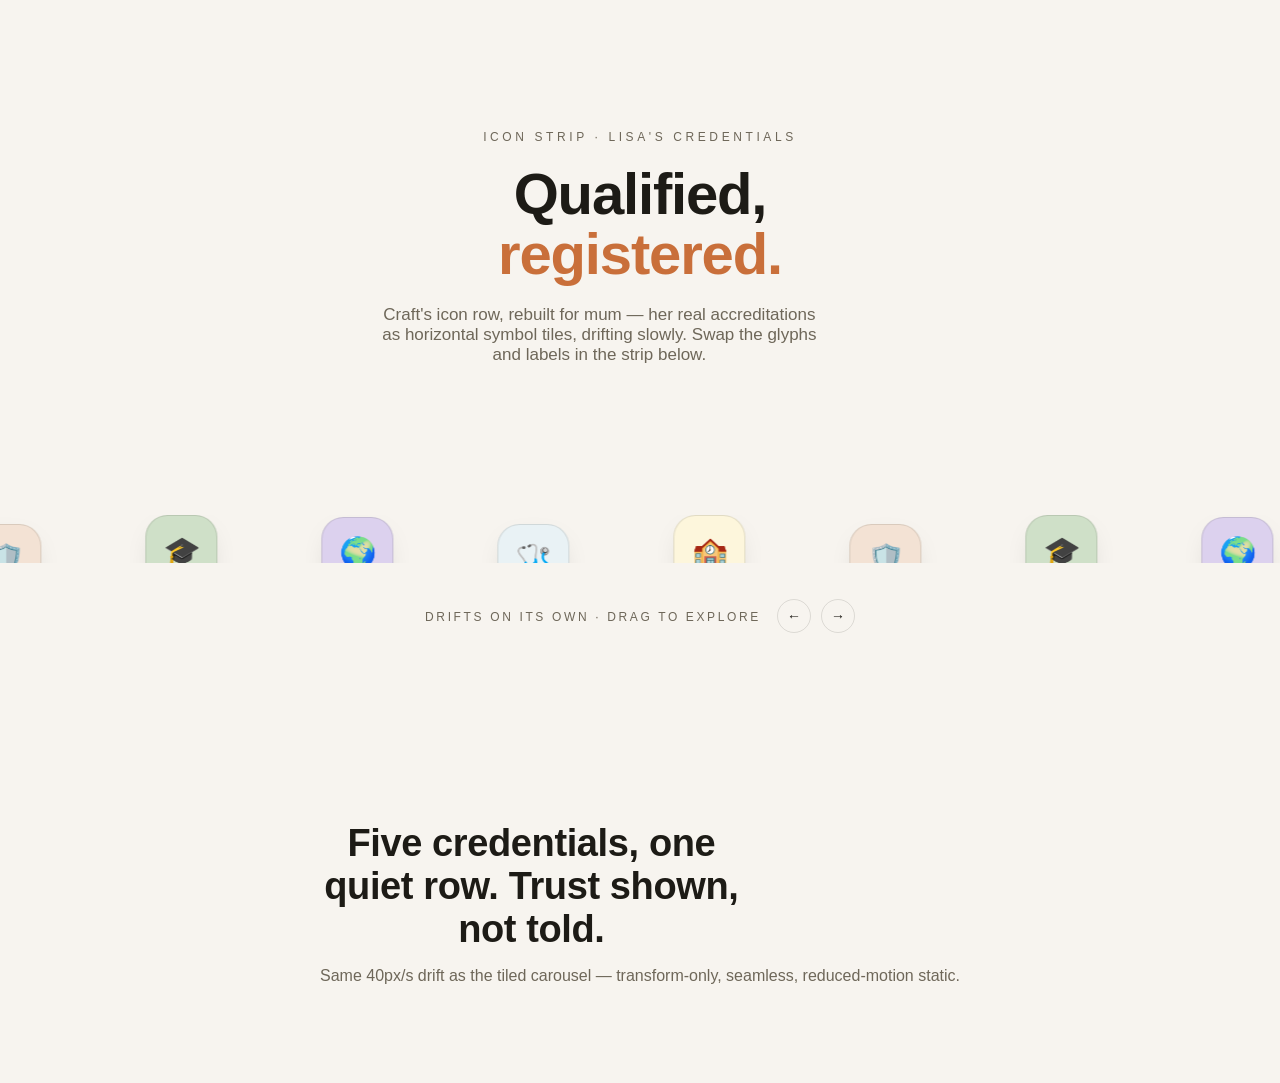
==== icon-strip.html @ bf373536 "Icon strip study: Craft-style horizontal credential icons (real Livewell accreditations), 40px/s dri" ====
<!DOCTYPE html>
<html lang="en">
<head>
<meta charset="UTF-8">
<meta name="viewport" content="width=device-width, initial-scale=1.0">
<title>Icon Strip — Lisa's credentials</title>
<style>
  :root {
    --paper: #F7F4EF;
    --ink: #1D1B16;
    --muted: #6E6759;
    --accent: #C96F3A;
    --line: rgba(29, 27, 22, 0.12);
  }
  * { margin: 0; padding: 0; box-sizing: border-box; }
  body {
    background: var(--paper); color: var(--ink);
    font-family: -apple-system, BlinkMacSystemFont, "Segoe UI", Roboto, sans-serif;
    -webkit-font-smoothing: antialiased;
    overflow-x: hidden;
  }

  .intro { min-height: 55vh; display: flex; align-items: center; justify-content: center; text-align: center; padding: 60px 24px; }
  .intro .kicker { font-size: 12px; letter-spacing: 0.3em; text-transform: uppercase; color: var(--muted); margin-bottom: 20px; }
  .intro h1 { font-size: clamp(38px, 5vw, 58px); line-height: 1.03; font-weight: 600; letter-spacing: -0.02em; max-width: 16ch; }
  .intro h1 em { font-style: normal; color: var(--accent); }
  .intro p { margin-top: 22px; color: var(--muted); font-size: 17px; max-width: 46ch; }

  /* ============ THE ICON STRIP (Craft-style) ============ */
  .strip-wrap { padding: 20px 0 90px; }
  .viewport {
    position: relative; overflow: hidden;
    padding: 24px 0;
  }
  .track {
    position: absolute; top: 0; left: 0;
    display: flex; gap: 48px; align-items: center;
    will-change: transform;
    /* FAIL-OPEN: static row, wraps, without JS */
    flex-wrap: wrap; justify-content: center; padding: 0 24px;
  }
  .icon-tile {
    width: 128px;
    display: flex; flex-direction: column; align-items: center;
    gap: 14px; text-align: center;
    flex-shrink: 0;
  }
  .icon-tile .i-box {
    width: 72px; height: 72px;
    border-radius: 22px;
    background: #FFFFFF;
    border: 1px solid var(--line);
    display: flex; align-items: center; justify-content: center;
    font-size: 30px;
    box-shadow: 0 10px 30px -14px rgba(29, 27, 22, 0.25);
  }
  .icon-tile .i-label { font-size: 13px; font-weight: 600; letter-spacing: -0.01em; line-height: 1.35; }
  .icon-tile .i-sub { font-size: 11px; color: var(--muted); margin-top: 2px; line-height: 1.3; }

  /* tint per tile */
  .icon-tile.t1 .i-box { background: #F3E2D4; } .icon-tile.t2 .i-box { background: #CFE0C8; }
  .icon-tile.t3 .i-box { background: #DCD1EE; } .icon-tile.t4 .i-box { background: #E9F2F5; }
  .icon-tile.t5 .i-box { background: #FDF6DC; }

  .hint { text-align: center; font-size: 12px; letter-spacing: 0.22em; text-transform: uppercase; color: var(--muted); margin-top: 36px; }
  .hint .arrows { display: inline-flex; gap: 10px; margin-left: 10px; }
  .hint button {
    width: 34px; height: 34px; border-radius: 50%; border: 1px solid var(--line);
    background: transparent; color: var(--ink); font-size: 14px; cursor: pointer;
    transition: transform 0.25s cubic-bezier(0.22,1,0.36,1), background 0.2s ease;
  }
  .hint button:hover { background: #fff; }
  .hint button:active { transform: scale(0.92); }

  .outro { min-height: 40vh; display: flex; align-items: center; justify-content: center; text-align: center; padding: 60px 24px; }
  .outro h2 { font-size: clamp(24px, 3.6vw, 38px); font-weight: 600; letter-spacing: -0.01em; max-width: 20ch; }
  .outro p { margin-top: 16px; color: var(--muted); }

  @media (max-width: 640px) {
    .icon-tile { width: 100px; }
    .icon-tile .i-box { width: 60px; height: 60px; font-size: 26px; border-radius: 18px; }
  }
</style>
</head>
<body>

<div class="intro">
  <div>
    <div class="kicker">Icon strip · Lisa's credentials</div>
    <h1>Qualified, <em>registered.</em></h1>
    <p>Craft's icon row, rebuilt for mum — her real accreditations as horizontal symbol tiles, drifting slowly. Swap the glyphs and labels in the strip below.</p>
  </div>
</div>

<section class="strip-wrap">
  <div class="viewport" id="viewport">
    <div class="track" id="track">
      <!-- 5 real credentials from livewell credentials section — swap glyph/label/sub -->
      <div class="icon-tile t1"><div class="i-box">🛡️</div><div class="i-label">UKIHCA Registered</div><div class="i-sub">Health Coach</div></div>
      <div class="icon-tile t2"><div class="i-box">🎓</div><div class="i-label">Certified Coaching Pro</div><div class="i-sub">ICF Level 1</div></div>
      <div class="icon-tile t3"><div class="i-box">🌍</div><div class="i-label">ICF Member</div><div class="i-sub">International Coaching Federation</div></div>
      <div class="icon-tile t4"><div class="i-box">🩺</div><div class="i-label">Registered Nurse</div><div class="i-sub">NMC</div></div>
      <div class="icon-tile t5"><div class="i-box">🏫</div><div class="i-label">NMC Registered Teacher</div><div class="i-sub">Teaching qualification</div></div>
      <!-- duplicate set for the seamless loop -->
      <div class="icon-tile t1"><div class="i-box">🛡️</div><div class="i-label">UKIHCA Registered</div><div class="i-sub">Health Coach</div></div>
      <div class="icon-tile t2"><div class="i-box">🎓</div><div class="i-label">Certified Coaching Pro</div><div class="i-sub">ICF Level 1</div></div>
      <div class="icon-tile t3"><div class="i-box">🌍</div><div class="i-label">ICF Member</div><div class="i-sub">International Coaching Federation</div></div>
      <div class="icon-tile t4"><div class="i-box">🩺</div><div class="i-label">Registered Nurse</div><div class="i-sub">NMC</div></div>
      <div class="icon-tile t5"><div class="i-box">🏫</div><div class="i-label">NMC Registered Teacher</div><div class="i-sub">Teaching qualification</div></div>
    </div>
  </div>
  <div class="hint">
    drifts on its own · drag to explore
    <span class="arrows">
      <button id="prevBtn" aria-label="Previous">←</button>
      <button id="nextBtn" aria-label="Next">→</button>
    </span>
  </div>
</section>

<div class="outro">
  <div>
    <h2>Five credentials, one quiet row. Trust shown, not told.</h2>
    <p>Same 40px/s drift as the tiled carousel — transform-only, seamless, reduced-motion static.</p>
  </div>
</div>

<script>
(function () {
  "use strict";
  var reduced = window.matchMedia("(prefers-reduced-motion: reduce)").matches;

  var track = document.getElementById("track");
  var viewport = document.getElementById("viewport");
  var tiles = [].slice.call(track.children);
  var N = tiles.length;
  var SET = N / 2;
  var SPEED = 40;
  var x = 0;
  var setW = 0;
  var drifting = !reduced;
  var dragging = false;
  var lastT = 0;

  if (reduced) return;

  function tick(now) {
    if (!dragging && drifting) {
      var dt = lastT ? (now - lastT) / 1000 : 0;
      x -= SPEED * dt;
      if (x <= -setW) x += setW;
      if (x > 0) x -= setW;
      track.style.transform = "translate3d(" + x + "px, 0, 0)";
    }
    lastT = now;
    requestAnimationFrame(tick);
  }

  var startX = 0, startOffset = 0;
  viewport.addEventListener("pointerdown", function (e) {
    dragging = true; drifting = false;
    startX = e.clientX; startOffset = x;
    viewport.setPointerCapture(e.pointerId);
  });
  viewport.addEventListener("pointermove", function (e) {
    if (!dragging) return;
    x = startOffset + (e.clientX - startX);
    if (x <= -setW) x += setW;
    if (x > 0) x -= setW;
    track.style.transform = "translate3d(" + x + "px, 0, 0)";
  });
  function endDrag() { dragging = false; drifting = true; }
  viewport.addEventListener("pointerup", endDrag);
  viewport.addEventListener("pointercancel", endDrag);

  function skip(dir) {
    x += dir * 176;  // tile + gap
    if (x <= -setW) x += setW;
    if (x > 0) x -= setW;
    track.style.transform = "translate3d(" + x + "px, 0, 0)";
  }
  document.getElementById("nextBtn").addEventListener("click", function () { skip(-1); });
  document.getElementById("prevBtn").addEventListener("click", function () { skip(1); });

  function layout() {
    var gap = 48;
    var first = tiles[0].getBoundingClientRect();
    setW = (first.width + gap) * SET;
    track.style.flexWrap = "nowrap";
    track.style.justifyContent = "flex-start";
    track.style.padding = "0";
    if (x < -setW) x %= setW;
  }

  window.addEventListener("resize", layout);
  layout();
  requestAnimationFrame(function (now) { lastT = now; requestAnimationFrame(tick); });
})();
</script>
</body>
</html>
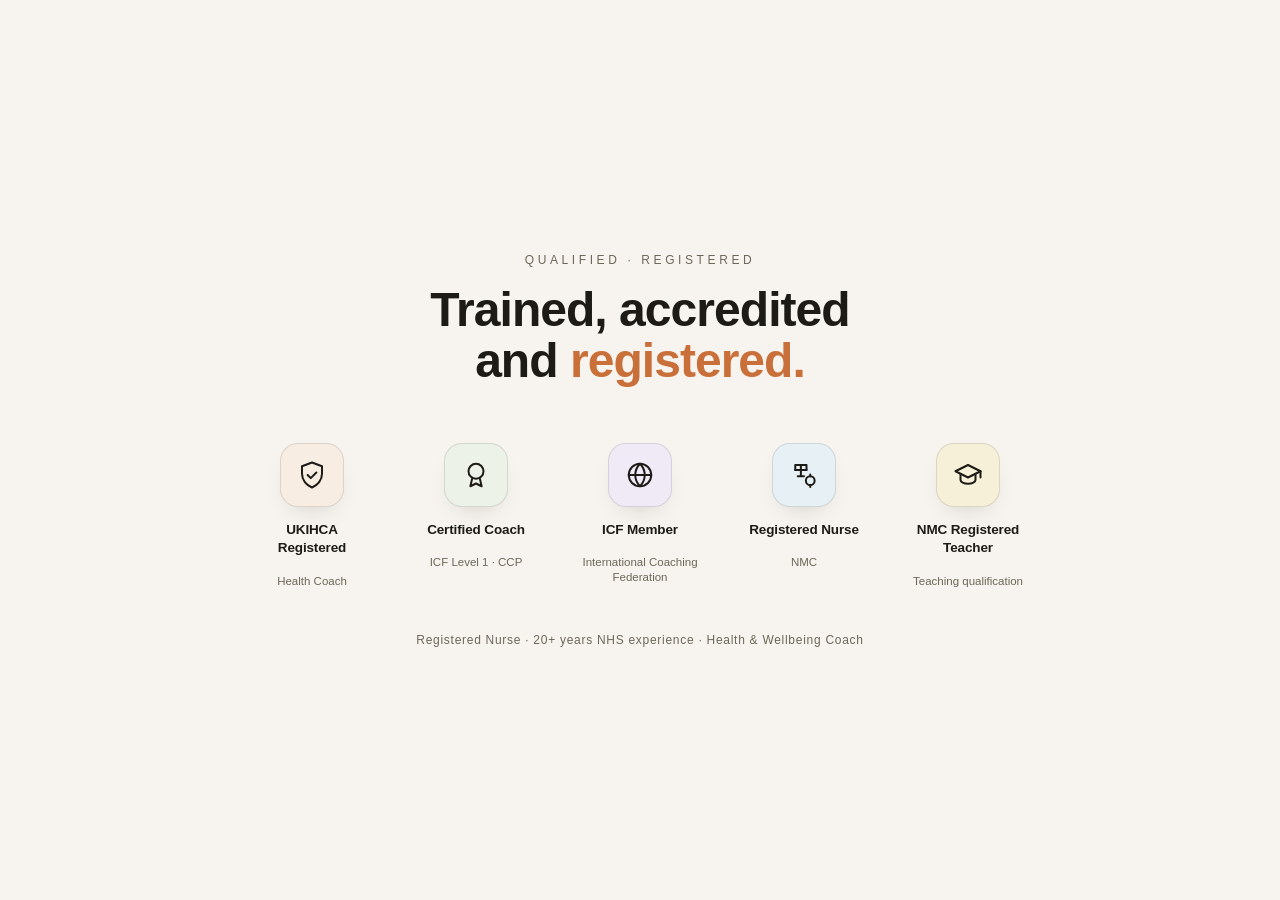
==== commit cc21d4fb: "Credentials icon row v2: Craft photo format — static row, on paper, 5 real accreditations as SVG lin" ====
--- a/icon-strip.html
+++ b/icon-strip.html
@@ -3,7 +3,7 @@
 <head>
 <meta charset="UTF-8">
 <meta name="viewport" content="width=device-width, initial-scale=1.0">
-<title>Icon Strip — Lisa's credentials</title>
+<title>Credentials — Craft-style icon row (static, on paper)</title>
 <style>
   :root {
     --paper: #F7F4EF;
@@ -17,185 +17,117 @@
     background: var(--paper); color: var(--ink);
     font-family: -apple-system, BlinkMacSystemFont, "Segoe UI", Roboto, sans-serif;
     -webkit-font-smoothing: antialiased;
-    overflow-x: hidden;
   }
 
-  .intro { min-height: 55vh; display: flex; align-items: center; justify-content: center; text-align: center; padding: 60px 24px; }
-  .intro .kicker { font-size: 12px; letter-spacing: 0.3em; text-transform: uppercase; color: var(--muted); margin-bottom: 20px; }
-  .intro h1 { font-size: clamp(38px, 5vw, 58px); line-height: 1.03; font-weight: 600; letter-spacing: -0.02em; max-width: 16ch; }
-  .intro h1 em { font-style: normal; color: var(--accent); }
-  .intro p { margin-top: 22px; color: var(--muted); font-size: 17px; max-width: 46ch; }
+  .section {
+    min-height: 100vh;
+    display: flex; flex-direction: column;
+    align-items: center; justify-content: center;
+    text-align: center;
+    padding: 80px 24px;
+  }
+  .kicker { font-size: 12px; letter-spacing: 0.3em; text-transform: uppercase; color: var(--muted); margin-bottom: 18px; }
+  .section h2 {
+    font-size: clamp(30px, 4.4vw, 48px);
+    font-weight: 600; letter-spacing: -0.02em; line-height: 1.06;
+    max-width: 16ch;
+  }
+  .section h2 em { font-style: normal; color: var(--accent); }
 
-  /* ============ THE ICON STRIP (Craft-style) ============ */
-  .strip-wrap { padding: 20px 0 90px; }
-  .viewport {
-    position: relative; overflow: hidden;
-    padding: 24px 0;
-  }
-  .track {
-    position: absolute; top: 0; left: 0;
-    display: flex; gap: 48px; align-items: center;
-    will-change: transform;
-    /* FAIL-OPEN: static row, wraps, without JS */
-    flex-wrap: wrap; justify-content: center; padding: 0 24px;
+  /* the icon row — Craft's format: glyph tile + label under */
+  .icon-row {
+    margin-top: 56px;
+    display: flex; align-items: flex-start; justify-content: center;
+    gap: 44px;
+    flex-wrap: wrap;
   }
   .icon-tile {
-    width: 128px;
+    width: 120px;
     display: flex; flex-direction: column; align-items: center;
-    gap: 14px; text-align: center;
-    flex-shrink: 0;
+    gap: 14px;
   }
   .icon-tile .i-box {
-    width: 72px; height: 72px;
-    border-radius: 22px;
+    width: 64px; height: 64px;
+    border-radius: 18px;
     background: #FFFFFF;
     border: 1px solid var(--line);
     display: flex; align-items: center; justify-content: center;
-    font-size: 30px;
-    box-shadow: 0 10px 30px -14px rgba(29, 27, 22, 0.25);
+    box-shadow: 0 12px 28px -18px rgba(29, 27, 22, 0.35);
   }
-  .icon-tile .i-label { font-size: 13px; font-weight: 600; letter-spacing: -0.01em; line-height: 1.35; }
-  .icon-tile .i-sub { font-size: 11px; color: var(--muted); margin-top: 2px; line-height: 1.3; }
+  .icon-tile .i-box svg { width: 30px; height: 30px; stroke: var(--ink); stroke-width: 1.6; fill: none; stroke-linecap: round; stroke-linejoin: round; }
+  .icon-tile .i-label { font-size: 13.5px; font-weight: 600; letter-spacing: -0.01em; line-height: 1.35; }
+  .icon-tile .i-sub { font-size: 11.5px; color: var(--muted); margin-top: 2px; line-height: 1.3; }
 
-  /* tint per tile */
-  .icon-tile.t1 .i-box { background: #F3E2D4; } .icon-tile.t2 .i-box { background: #CFE0C8; }
-  .icon-tile.t3 .i-box { background: #DCD1EE; } .icon-tile.t4 .i-box { background: #E9F2F5; }
-  .icon-tile.t5 .i-box { background: #FDF6DC; }
+  /* soft tint per tile — quiet, on-paper */
+  .icon-tile.t1 .i-box { background: #F7EDE3; } .icon-tile.t2 .i-box { background: #EDF2E8; }
+  .icon-tile.t3 .i-box { background: #EFEAF6; } .icon-tile.t4 .i-box { background: #E7F0F4; }
+  .icon-tile.t5 .i-box { background: #F6F0D9; }
 
-  .hint { text-align: center; font-size: 12px; letter-spacing: 0.22em; text-transform: uppercase; color: var(--muted); margin-top: 36px; }
-  .hint .arrows { display: inline-flex; gap: 10px; margin-left: 10px; }
-  .hint button {
-    width: 34px; height: 34px; border-radius: 50%; border: 1px solid var(--line);
-    background: transparent; color: var(--ink); font-size: 14px; cursor: pointer;
-    transition: transform 0.25s cubic-bezier(0.22,1,0.36,1), background 0.2s ease;
-  }
-  .hint button:hover { background: #fff; }
-  .hint button:active { transform: scale(0.92); }
-
-  .outro { min-height: 40vh; display: flex; align-items: center; justify-content: center; text-align: center; padding: 60px 24px; }
-  .outro h2 { font-size: clamp(24px, 3.6vw, 38px); font-weight: 600; letter-spacing: -0.01em; max-width: 20ch; }
-  .outro p { margin-top: 16px; color: var(--muted); }
+  .foot-note { margin-top: 44px; font-size: 12px; color: var(--muted); letter-spacing: 0.06em; }
 
   @media (max-width: 640px) {
-    .icon-tile { width: 100px; }
-    .icon-tile .i-box { width: 60px; height: 60px; font-size: 26px; border-radius: 18px; }
+    .icon-row { gap: 26px; }
+    .icon-tile { width: 96px; }
+    .icon-tile .i-box { width: 56px; height: 56px; border-radius: 16px; }
+    .icon-tile .i-box svg { width: 26px; height: 26px; }
   }
 </style>
 </head>
 <body>
 
-<div class="intro">
-  <div>
-    <div class="kicker">Icon strip · Lisa's credentials</div>
-    <h1>Qualified, <em>registered.</em></h1>
-    <p>Craft's icon row, rebuilt for mum — her real accreditations as horizontal symbol tiles, drifting slowly. Swap the glyphs and labels in the strip below.</p>
-  </div>
-</div>
+<section class="section">
+  <div class="kicker">Qualified · Registered</div>
+  <h2>Trained, accredited and <em>registered.</em></h2>
 
-<section class="strip-wrap">
-  <div class="viewport" id="viewport">
-    <div class="track" id="track">
-      <!-- 5 real credentials from livewell credentials section — swap glyph/label/sub -->
-      <div class="icon-tile t1"><div class="i-box">🛡️</div><div class="i-label">UKIHCA Registered</div><div class="i-sub">Health Coach</div></div>
-      <div class="icon-tile t2"><div class="i-box">🎓</div><div class="i-label">Certified Coaching Pro</div><div class="i-sub">ICF Level 1</div></div>
-      <div class="icon-tile t3"><div class="i-box">🌍</div><div class="i-label">ICF Member</div><div class="i-sub">International Coaching Federation</div></div>
-      <div class="icon-tile t4"><div class="i-box">🩺</div><div class="i-label">Registered Nurse</div><div class="i-sub">NMC</div></div>
-      <div class="icon-tile t5"><div class="i-box">🏫</div><div class="i-label">NMC Registered Teacher</div><div class="i-sub">Teaching qualification</div></div>
-      <!-- duplicate set for the seamless loop -->
-      <div class="icon-tile t1"><div class="i-box">🛡️</div><div class="i-label">UKIHCA Registered</div><div class="i-sub">Health Coach</div></div>
-      <div class="icon-tile t2"><div class="i-box">🎓</div><div class="i-label">Certified Coaching Pro</div><div class="i-sub">ICF Level 1</div></div>
-      <div class="icon-tile t3"><div class="i-box">🌍</div><div class="i-label">ICF Member</div><div class="i-sub">International Coaching Federation</div></div>
-      <div class="icon-tile t4"><div class="i-box">🩺</div><div class="i-label">Registered Nurse</div><div class="i-sub">NMC</div></div>
-      <div class="icon-tile t5"><div class="i-box">🏫</div><div class="i-label">NMC Registered Teacher</div><div class="i-sub">Teaching qualification</div></div>
+  <div class="icon-row">
+    <!-- 1. UKIHCA Registered Health Coach -->
+    <div class="icon-tile t1">
+      <div class="i-box">
+        <svg viewBox="0 0 24 24"><path d="M12 2l8 3v6c0 5-3.4 9.2-8 11-4.6-1.8-8-6-8-11V5l8-3z"/><path d="M8.5 12l2.5 2.5 4.5-4.5"/></svg>
+      </div>
+      <div class="i-label">UKIHCA Registered</div>
+      <div class="i-sub">Health Coach</div>
+    </div>
+
+    <!-- 2. Certified Coaching Professional, ICF Level 1 -->
+    <div class="icon-tile t2">
+      <div class="i-box">
+        <svg viewBox="0 0 24 24"><circle cx="12" cy="9" r="6"/><path d="M9 14.5L7.5 21l4.5-2.2L16.5 21 15 14.5"/></svg>
+      </div>
+      <div class="i-label">Certified Coach</div>
+      <div class="i-sub">ICF Level 1 · CCP</div>
+    </div>
+
+    <!-- 3. ICF Member -->
+    <div class="icon-tile t3">
+      <div class="i-box">
+        <svg viewBox="0 0 24 24"><circle cx="12" cy="12" r="9"/><path d="M3 12h18M12 3c2.5 2.6 3.8 5.7 3.8 9S14.5 18.4 12 21c-2.5-2.6-3.8-5.7-3.8-9S9.5 5.6 12 3z"/></svg>
+      </div>
+      <div class="i-label">ICF Member</div>
+      <div class="i-sub">International Coaching Federation</div>
+    </div>
+
+    <!-- 4. Registered Nurse (NMC) -->
+    <div class="icon-tile t4">
+      <div class="i-box">
+        <svg viewBox="0 0 24 24"><path d="M5 4h9v4M5 4v4M9.5 4v4"/><path d="M5 8h9"/><path d="M9.5 8v5M7 13h5"/><circle cx="17" cy="16.5" r="3.5"/><path d="M17 13v-1.5M17 20v1.5"/></svg>
+      </div>
+      <div class="i-label">Registered Nurse</div>
+      <div class="i-sub">NMC</div>
+    </div>
+
+    <!-- 5. NMC Registered Teacher -->
+    <div class="icon-tile t5">
+      <div class="i-box">
+        <svg viewBox="0 0 24 24"><path d="M12 4L2 9l10 5 10-5-10-5z"/><path d="M6 11.5V16c0 1.5 2.7 3 6 3s6-1.5 6-3v-4.5"/><path d="M22 9v5"/></svg>
+      </div>
+      <div class="i-label">NMC Registered Teacher</div>
+      <div class="i-sub">Teaching qualification</div>
     </div>
   </div>
-  <div class="hint">
-    drifts on its own · drag to explore
-    <span class="arrows">
-      <button id="prevBtn" aria-label="Previous">←</button>
-      <button id="nextBtn" aria-label="Next">→</button>
-    </span>
-  </div>
+
+  <div class="foot-note">Registered Nurse · 20+ years NHS experience · Health &amp; Wellbeing Coach</div>
 </section>
 
-<div class="outro">
-  <div>
-    <h2>Five credentials, one quiet row. Trust shown, not told.</h2>
-    <p>Same 40px/s drift as the tiled carousel — transform-only, seamless, reduced-motion static.</p>
-  </div>
-</div>
-
-<script>
-(function () {
-  "use strict";
-  var reduced = window.matchMedia("(prefers-reduced-motion: reduce)").matches;
-
-  var track = document.getElementById("track");
-  var viewport = document.getElementById("viewport");
-  var tiles = [].slice.call(track.children);
-  var N = tiles.length;
-  var SET = N / 2;
-  var SPEED = 40;
-  var x = 0;
-  var setW = 0;
-  var drifting = !reduced;
-  var dragging = false;
-  var lastT = 0;
-
-  if (reduced) return;
-
-  function tick(now) {
-    if (!dragging && drifting) {
-      var dt = lastT ? (now - lastT) / 1000 : 0;
-      x -= SPEED * dt;
-      if (x <= -setW) x += setW;
-      if (x > 0) x -= setW;
-      track.style.transform = "translate3d(" + x + "px, 0, 0)";
-    }
-    lastT = now;
-    requestAnimationFrame(tick);
-  }
-
-  var startX = 0, startOffset = 0;
-  viewport.addEventListener("pointerdown", function (e) {
-    dragging = true; drifting = false;
-    startX = e.clientX; startOffset = x;
-    viewport.setPointerCapture(e.pointerId);
-  });
-  viewport.addEventListener("pointermove", function (e) {
-    if (!dragging) return;
-    x = startOffset + (e.clientX - startX);
-    if (x <= -setW) x += setW;
-    if (x > 0) x -= setW;
-    track.style.transform = "translate3d(" + x + "px, 0, 0)";
-  });
-  function endDrag() { dragging = false; drifting = true; }
-  viewport.addEventListener("pointerup", endDrag);
-  viewport.addEventListener("pointercancel", endDrag);
-
-  function skip(dir) {
-    x += dir * 176;  // tile + gap
-    if (x <= -setW) x += setW;
-    if (x > 0) x -= setW;
-    track.style.transform = "translate3d(" + x + "px, 0, 0)";
-  }
-  document.getElementById("nextBtn").addEventListener("click", function () { skip(-1); });
-  document.getElementById("prevBtn").addEventListener("click", function () { skip(1); });
-
-  function layout() {
-    var gap = 48;
-    var first = tiles[0].getBoundingClientRect();
-    setW = (first.width + gap) * SET;
-    track.style.flexWrap = "nowrap";
-    track.style.justifyContent = "flex-start";
-    track.style.padding = "0";
-    if (x < -setW) x %= setW;
-  }
-
-  window.addEventListener("resize", layout);
-  layout();
-  requestAnimationFrame(function (now) { lastT = now; requestAnimationFrame(tick); });
-})();
-</script>
 </body>
 </html>
